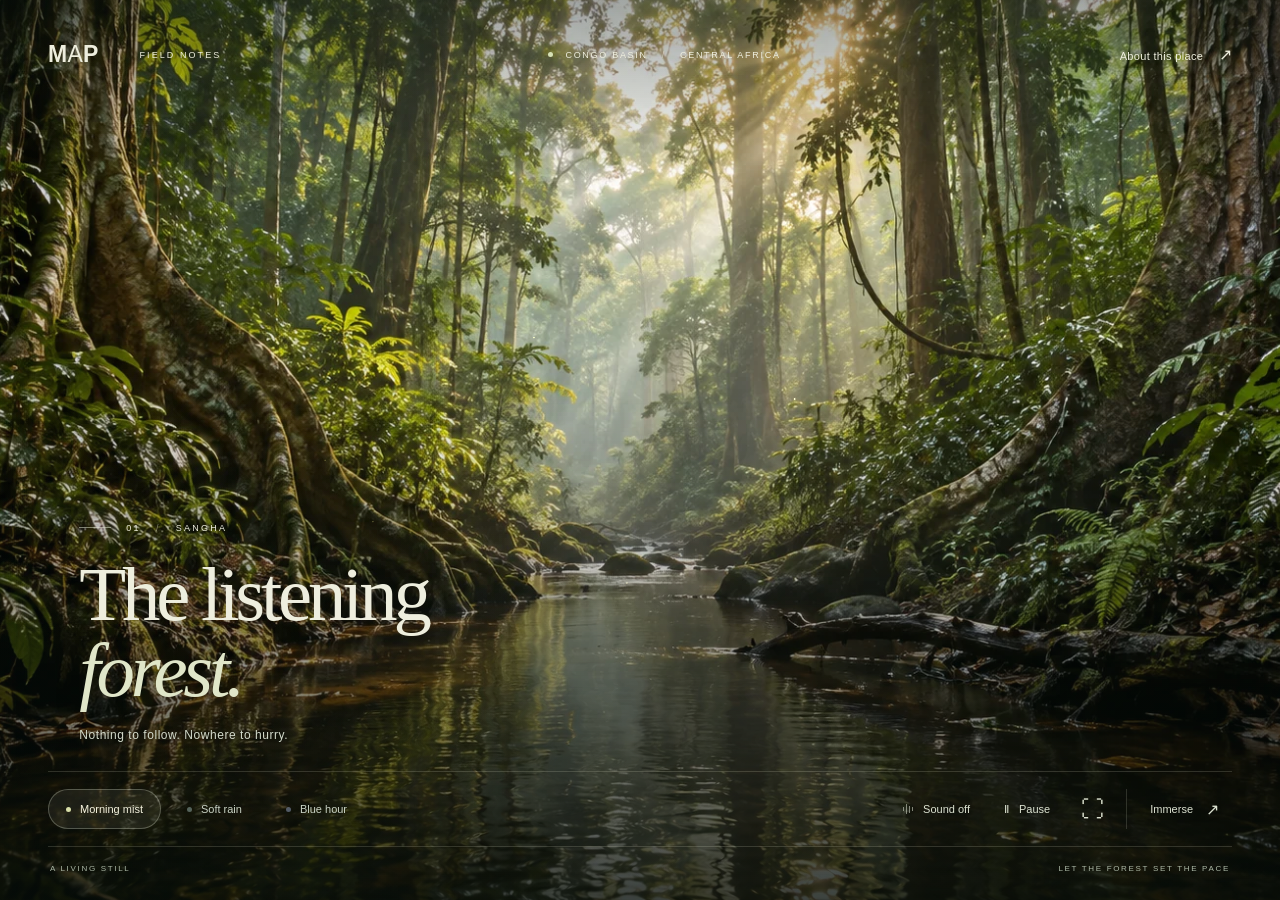
==== demos/dzanga-cinema/index.html @ 5d3cb8f6 "Add cinematic Congo Basin living forest scene" ====
<!doctype html>
<html lang="en">
<head>
  <meta charset="utf-8">
  <meta name="viewport" content="width=device-width, initial-scale=1">
  <meta name="theme-color" content="#101c15">
  <meta name="description" content="Stay awhile in an imagined Central African rainforest. A cinematic living scene of water, light and slow-moving mist.">
  <title>Dzanga — The listening forest · MAP</title>
  <link rel="icon" href="data:,">
  <link rel="stylesheet" href="style.css">
</head>
<body>
  <main id="forest" aria-label="An imagined Congo Basin rainforest, with a quiet stream, immense buttressed trees and morning light">
    <img id="plate" src="assets/sangha-forest.webp" srcset="assets/sangha-forest-small.webp 1008w, assets/sangha-forest.webp 1672w" sizes="(max-aspect-ratio: 16/9) 178vh, 100vw" alt="Sunlight falls between immense rainforest trees and vines onto a dark, gently flowing forest stream." fetchpriority="high">
    <canvas id="scene" aria-hidden="true"></canvas>
    <div class="edge-shade" aria-hidden="true"></div>
  </main>

  <div id="interface">
    <header class="masthead">
      <a class="wordmark" href="../../" aria-label="MAP home">M<span class="wordmark-a">A</span>P<span class="wordmark-caption">FIELD NOTES</span></a>
      <div class="place"><span class="place-dot"></span>CONGO BASIN <span class="place-divider">/</span> CENTRAL AFRICA</div>
      <button id="about-button" class="quiet-button" aria-haspopup="dialog">About this place <span aria-hidden="true">↗</span></button>
    </header>

    <section class="scene-title" aria-labelledby="title">
      <div class="eyebrow"><span class="fine-line"></span> 01 <span class="eyebrow-divider">/</span> SANGHA</div>
      <h1 id="title">The listening<br><em>forest.</em></h1>
      <p>Nothing to follow. Nowhere to hurry.</p>
    </section>

    <footer class="deck">
      <div class="atmospheres" role="group" aria-label="Forest atmosphere">
        <button class="atmosphere selected" data-mood="morning" aria-pressed="true"><span class="mood-dot"></span>Morning mist</button>
        <button class="atmosphere" data-mood="rain" aria-pressed="false"><span class="mood-dot"></span>Soft rain</button>
        <button class="atmosphere" data-mood="dusk" aria-pressed="false"><span class="mood-dot"></span>Blue hour</button>
      </div>
      <div class="view-controls" role="group" aria-label="Scene controls">
        <button id="sound-button" class="control" aria-pressed="false" title="Toggle sound (S)"><span class="sound-icon" aria-hidden="true"><i></i><i></i><i></i><i></i></span><span id="sound-label">Sound off</span></button>
        <button id="motion-button" class="control" aria-pressed="true" title="Pause motion (Space)"><span id="motion-icon" aria-hidden="true">Ⅱ</span><span id="motion-label">Pause</span></button>
        <button id="fullscreen-button" class="control icon-control" aria-label="Enter fullscreen" title="Fullscreen (F)"><span aria-hidden="true">⛶</span></button>
        <button id="immerse-button" class="control immerse" title="Hide controls (H)">Immerse <span aria-hidden="true">↗</span></button>
      </div>
    </footer>
    <div class="scene-meta"><span id="scene-state">A LIVING STILL</span><span>LET THE FOREST SET THE PACE</span></div>
  </div>

  <button id="return-button" hidden>Show controls <span aria-hidden="true">↙</span></button>
  <p id="status" class="sr-only" role="status" aria-live="polite"></p>

  <dialog id="about" aria-labelledby="about-title">
    <form method="dialog"><button class="close-button" aria-label="Close about">×</button></form>
    <p class="eyebrow">MAP / FOREST STUDIES / 01</p>
    <h2 id="about-title">A moment<br><em>under the canopy.</em></h2>
    <p>An imagined stream in the humid lowland forests of the Congo Basin, inspired by the Sangha region of Central Africa.</p>
    <p>The great trees hold still. Water, light and mist move at their own pace. Stay as long as you like.</p>
    <div class="about-note">Original AI-generated artwork, brought to life in your browser. Optional sound is synthesized ambience, not a field recording. This scene is a creative study, not a reconstruction of a specific place.</div>
    <div class="about-links"><a href="https://whc.unesco.org/en/list/1380/" target="_blank" rel="noopener noreferrer">Explore the Sangha landscape ↗</a><a href="https://github.com/PaulTiffany/MAP/tree/main/demos/dzanga-cinema" target="_blank" rel="noopener noreferrer">Scene notes & source ↗</a></div>
    <p class="keyboard-note">Space · pause &nbsp; S · sound &nbsp; H · immerse &nbsp; F · fullscreen<br>Reduced-motion preferences are respected.</p>
  </dialog>
  <noscript><p class="no-script">A quiet still. Enable JavaScript for motion and optional sound.</p></noscript>
  <script type="module" src="scene.js"></script>
</body>
</html>
---- demos/dzanga-cinema/style.css ----
:root { color-scheme: dark; --ivory: #eeeede; --muted: #c6cec0; --line: #e4e8d12b; }
* { box-sizing: border-box; }
[hidden] { display: none !important; }
html, body { margin: 0; width: 100%; height: 100%; overflow: hidden; background: #142017; }
body { color: var(--ivory); font-family: Arial, Helvetica, sans-serif; -webkit-font-smoothing: antialiased; }
button, a { -webkit-tap-highlight-color: transparent; }
button { font: inherit; color: inherit; cursor: pointer; }
button:focus-visible, a:focus-visible { outline: 2px solid #efefbc; outline-offset: 6px; border-radius: 3px; }
button:disabled { cursor: default; opacity: .45; }
a { color: inherit; text-decoration: none; }
a:hover { color: #fff; }
#forest, #plate, #scene, .edge-shade { position: fixed; inset: 0; width: 100%; height: 100%; }
#plate { display: block; object-fit: cover; object-position: 50% 50%; }
#scene { opacity: 0; transition: opacity 1.4s ease; }
#scene.ready { opacity: 1; }
.edge-shade { pointer-events: none; background: linear-gradient(180deg, #07140f60, transparent 20%, transparent 43%, #07140f36 64%, #050d09c7 100%), linear-gradient(90deg, #07100d24, transparent 45%); transition: opacity 1.2s; }
#interface { position: relative; width: 100%; height: 100%; transition: opacity .65s ease; }
.masthead { position: absolute; top: 35px; left: 48px; right: 48px; display: flex; align-items: center; justify-content: space-between; gap: 20px; }
.wordmark { display: flex; align-items: center; font-size: 23px; letter-spacing: .01em; font-weight: 600; }
.wordmark-a { font-weight: 400; }
.wordmark-caption { margin-left: 20px; padding-left: 20px; border-left: 1px solid #e4e8d153; font-size: 9px; font-weight: 400; letter-spacing: .23em; }
.place { font-size: 9px; font-weight: 500; letter-spacing: .19em; display: flex; align-items: center; gap: 12px; }
.place-dot { width: 5px; height: 5px; border-radius: 50%; background: #d7e2b6; box-shadow: 0 0 12px #d1e6ac50; }
.place-divider { opacity: .5; margin: 0 2px; }
.quiet-button { border: 0; background: none; padding: 10px 0 10px 12px; font-size: 11px; letter-spacing: .03em; }
.quiet-button span { margin-left: 12px; font-size: 16px; }
.scene-title { position: absolute; bottom: 155px; left: 6.2%; }
.eyebrow { display: flex; align-items: center; gap: 15px; font-size: 9px; letter-spacing: .25em; font-weight: 500; }
.fine-line { width: 32px; height: 1px; background: #e3e9d480; }
.eyebrow-divider { opacity: .45; }
h1 { margin: 24px 0 17px; font-family: Georgia, 'Times New Roman', serif; font-size: clamp(52px, 6vw, 100px); font-weight: 400; line-height: .99; letter-spacing: -.055em; text-shadow: 0 2px 30px #04120d30; }
h1 em, h2 em { font-weight: 400; color: #e0e6c9; }
.scene-title p { font-size: 12px; color: #d3dacb; letter-spacing: .045em; line-height: 1.6; margin: 0; }
.deck { position: absolute; bottom: 53px; left: 48px; right: 48px; display: flex; justify-content: space-between; gap: 20px; align-items: center; padding: 17px 0; border-top: 1px solid var(--line); border-bottom: 1px solid var(--line); }
.atmospheres, .view-controls { display: flex; align-items: center; gap: 8px; }
.atmosphere { display: flex; align-items: center; gap: 9px; min-height: 40px; border: 1px solid transparent; border-radius: 30px; background: transparent; color: #c9d2c4; padding: 0 17px; font-size: 11px; transition: background .3s, color .3s, border-color .3s; }
.atmosphere:hover { background: #dce5c911; color: white; }
.atmosphere.selected { background: #e0e7c414; border-color: #e3e9d448; color: #f5f3df; }
.mood-dot { display: block; width: 5px; height: 5px; border-radius: 50%; background: #d8dfa9; opacity: .45; }
[data-mood="rain"] .mood-dot { background: #a9c6c0; }
[data-mood="dusk"] .mood-dot { background: #a3b6d9; }
.selected .mood-dot { opacity: 1; }
.control { border: 0; background: none; height: 40px; padding: 0 13px; display: flex; align-items: center; justify-content: center; gap: 10px; color: #dce2d1; font-size: 11px; white-space: nowrap; }
.control:hover { color: white; background: #dce5c90c; border-radius: 25px; }
.icon-control { font-size: 23px; padding: 0 10px; }
.immerse { border-left: 1px solid var(--line); padding-left: 23px; margin-left: 4px; }
.immerse span { font-size: 16px; margin-left: 3px; }
.sound-icon { display: flex; align-items: center; gap: 2px; height: 13px; }
.sound-icon i { display: block; width: 1px; height: 4px; background: currentColor; }
.sound-icon i:nth-child(2) { height: 10px; }.sound-icon i:nth-child(3) { height: 7px; }
[aria-pressed="false"] .sound-icon { opacity: .55; }
.scene-meta { position: absolute; left: 50px; right: 50px; bottom: 27px; display: flex; justify-content: space-between; font-size: 8px; letter-spacing: .21em; color: #adb9a7; }
#return-button { position: fixed; right: 30px; bottom: 27px; padding: 14px 19px; border: 1px solid #ecf1d839; border-radius: 30px; color: #e4e8d9; background: #1020196b; backdrop-filter: blur(12px); font-size: 11px; }
#return-button span { padding-left: 9px; }
body.immersed #interface { opacity: 0; pointer-events: none; }
body.immersed .edge-shade { opacity: .2; }
dialog { width: min(530px, calc(100% - 32px)); max-height: calc(100dvh - 36px); padding: 44px; border: 1px solid #e0e7c433; background: #12231df5; color: var(--ivory); box-shadow: 0 24px 100px #0008; }
dialog::backdrop { background: #07140f70; backdrop-filter: blur(9px); }
.close-button { position: absolute; top: 14px; right: 16px; border: 0; background: none; padding: 3px 8px; font-size: 28px; font-weight: 300; }
h2 { margin: 26px 0 25px; font: 400 43px/1.08 Georgia, 'Times New Roman', serif; letter-spacing: -.04em; }
dialog p:not(.eyebrow) { font-size: 13px; line-height: 1.8; color: #d0d9c9; }
.about-note { margin-top: 24px; padding-top: 20px; border-top: 1px solid var(--line); font-size: 11px; color: #aebea9; line-height: 1.8; }
.about-links { display: flex; flex-direction: column; gap: 13px; margin: 25px 0; font-size: 11px; }
dialog .keyboard-note { font-size: 10px !important; color: #a0b09c !important; line-height: 1.9 !important; }
.sr-only { position: absolute; width: 1px; height: 1px; padding: 0; margin: -1px; overflow: hidden; clip-path: inset(50%); white-space: nowrap; border: 0; }
.no-script { position: fixed; top: 80px; left: 30px; background: #142017e6; padding: 12px; font-size: 12px; }
@media (min-width: 1700px) { .scene-title { bottom: 175px; } .masthead { top: 42px; } }
@media (max-width: 1000px) {
  .masthead, .deck { left: 28px; right: 28px; }.place { display: none; }
  .scene-title { left: 40px; bottom: 172px; } .control { padding: 0 9px; gap: 7px; }
  .atmosphere { padding: 0 12px; font-size: 10px; }.view-controls, .atmospheres { gap: 3px; }
  .scene-meta { left: 30px; right: 30px; }.immerse { padding-left: 15px; }
}
@media (max-width: 680px) {
  .masthead { top: max(22px, env(safe-area-inset-top)); left: 23px; right: 23px; }
  .wordmark { font-size: 21px; }.wordmark-caption { font-size: 8px; margin-left: 13px; padding-left: 13px; }
  .quiet-button { font-size: 10px; }.quiet-button span { margin-left: 5px; }
  .scene-title { left: 29px; bottom: 214px; } h1 { font-size: clamp(56px, 13vw, 80px); margin-top: 22px; }
  .scene-title p { font-size: 11px; }.eyebrow { font-size: 8px; }
  .deck { flex-direction: column; gap: 8px; left: 23px; right: 23px; bottom: max(44px, calc(env(safe-area-inset-bottom) + 24px)); padding: 12px 0 8px; }
  .atmospheres { justify-content: space-between; width: 100%; }.atmosphere { padding: 0 12px; min-height: 40px; font-size: 10px; }
  .view-controls { justify-content: space-between; width: 100%; gap: 0; }.control { padding: 0 13px; font-size: 10px; }
  .scene-meta { bottom: max(21px, env(safe-area-inset-bottom)); left: 25px; right: 25px; font-size: 7px; letter-spacing: .13em; }
  .scene-meta span:last-child { letter-spacing: .1em; }
  dialog { padding: 32px 27px; } h2 { font-size: 37px; }
}
@media (max-height: 570px) and (min-width: 681px) {
  .masthead { top: 16px; }.scene-title { bottom: 127px; } h1 { font-size: 47px; margin: 14px 0 10px; }
  .deck { bottom: 32px; padding: 9px 0; }.scene-meta { bottom: 12px; }
}
@media (max-height: 620px) and (max-width: 680px) {
  .scene-title { bottom: 184px; } h1 { font-size: 46px; margin: 14px 0 12px; }.scene-title p { display: none; }
}
@media (prefers-reduced-motion: reduce) { *, *::before, *::after { transition: none !important; } }
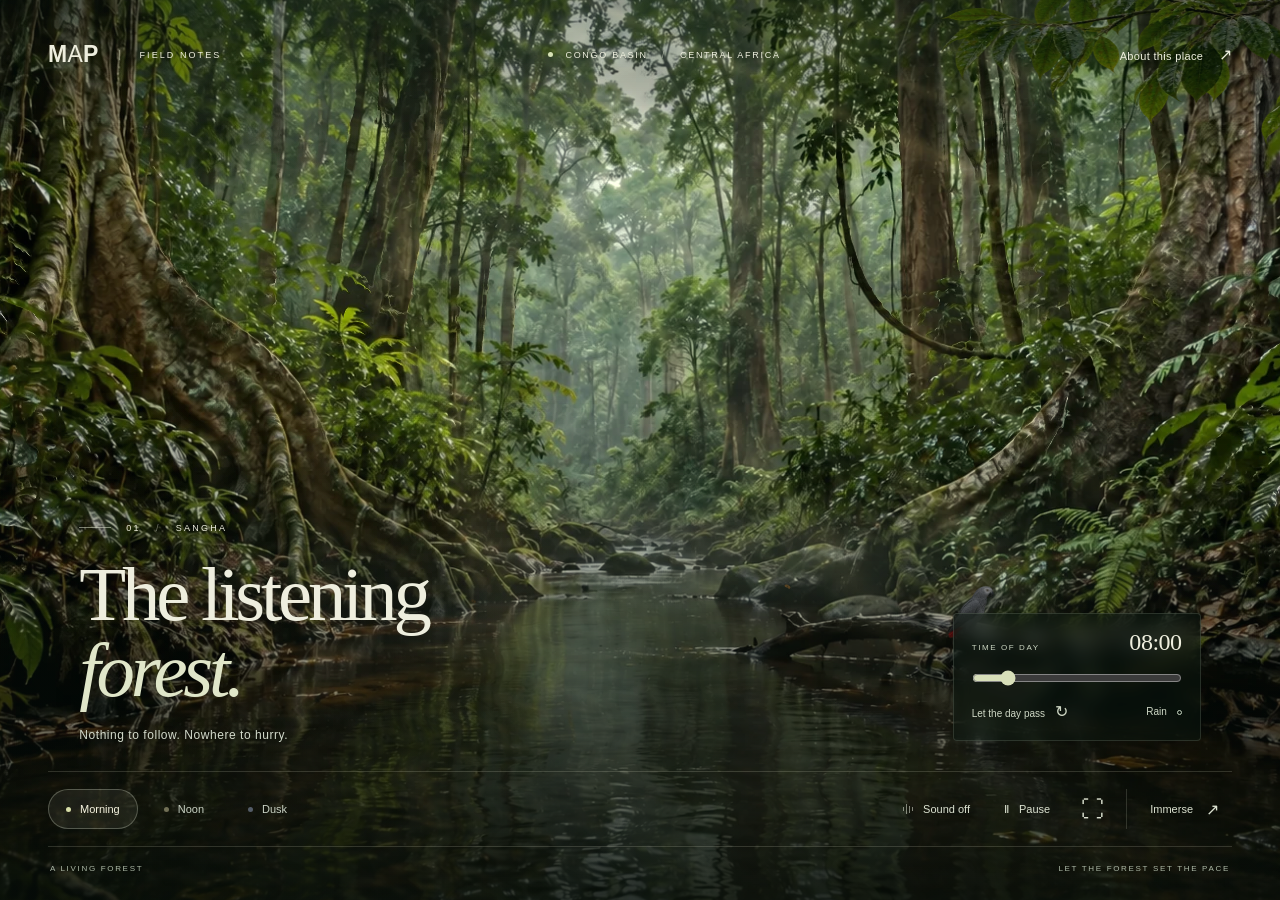
==== commit ae7e71de: "Build living forest engine with neutral daylight and scripted fauna" ====
--- a/demos/dzanga-cinema/index.html
+++ b/demos/dzanga-cinema/index.html
@@ -11,8 +11,9 @@
 </head>
 <body>
   <main id="forest" aria-label="An imagined Congo Basin rainforest, with a quiet stream, immense buttressed trees and morning light">
-    <img id="plate" src="assets/sangha-forest.webp" srcset="assets/sangha-forest-small.webp 1008w, assets/sangha-forest.webp 1672w" sizes="(max-aspect-ratio: 16/9) 178vh, 100vw" alt="Sunlight falls between immense rainforest trees and vines onto a dark, gently flowing forest stream." fetchpriority="high">
+    <img id="plate" src="assets/sangha-neutral.webp" srcset="assets/sangha-neutral-small.webp 1008w, assets/sangha-neutral.webp 1672w" sizes="(max-aspect-ratio: 16/9) 178vh, 100vw" alt="Soft forest light reveals immense rainforest trees and vines beside a dark, gently flowing stream." fetchpriority="high">
     <canvas id="scene" aria-hidden="true"></canvas>
+    <canvas id="fauna" aria-hidden="true"></canvas>
     <div class="edge-shade" aria-hidden="true"></div>
   </main>
 
@@ -29,11 +30,17 @@
       <p>Nothing to follow. Nowhere to hurry.</p>
     </section>
 
+    <section class="forest-clock" aria-label="Time and weather">
+      <div class="clock-heading"><label for="hour">TIME OF DAY</label><output id="hour-label" for="hour">08:00</output></div>
+      <input id="hour" type="range" min="6" max="19.5" step=".05" value="8" aria-label="Time of day" aria-valuetext="08:00">
+      <div class="clock-options"><button id="cycle-button" aria-pressed="false">Let the day pass <span aria-hidden="true">↻</span></button><button id="rain-button" aria-pressed="false">Rain <span class="rain-indicator" aria-hidden="true"></span></button></div>
+    </section>
+
     <footer class="deck">
-      <div class="atmospheres" role="group" aria-label="Forest atmosphere">
-        <button class="atmosphere selected" data-mood="morning" aria-pressed="true"><span class="mood-dot"></span>Morning mist</button>
-        <button class="atmosphere" data-mood="rain" aria-pressed="false"><span class="mood-dot"></span>Soft rain</button>
-        <button class="atmosphere" data-mood="dusk" aria-pressed="false"><span class="mood-dot"></span>Blue hour</button>
+      <div class="atmospheres" role="group" aria-label="Time of day presets">
+        <button class="atmosphere selected" data-hour="morning" aria-pressed="true"><span class="mood-dot"></span>Morning</button>
+        <button class="atmosphere" data-hour="noon" aria-pressed="false"><span class="mood-dot"></span>Noon</button>
+        <button class="atmosphere" data-hour="dusk" aria-pressed="false"><span class="mood-dot"></span>Dusk</button>
       </div>
       <div class="view-controls" role="group" aria-label="Scene controls">
         <button id="sound-button" class="control" aria-pressed="false" title="Toggle sound (S)"><span class="sound-icon" aria-hidden="true"><i></i><i></i><i></i><i></i></span><span id="sound-label">Sound off</span></button>
@@ -53,9 +60,11 @@
     <p class="eyebrow">MAP / FOREST STUDIES / 01</p>
     <h2 id="about-title">A moment<br><em>under the canopy.</em></h2>
     <p>An imagined stream in the humid lowland forests of the Congo Basin, inspired by the Sangha region of Central Africa.</p>
-    <p>The great trees hold still. Water, light and mist move at their own pace. Stay as long as you like.</p>
-    <div class="about-note">Original AI-generated artwork, brought to life in your browser. Optional sound is synthesized ambience, not a field recording. This scene is a creative study, not a reconstruction of a specific place.</div>
-    <div class="about-links"><a href="https://whc.unesco.org/en/list/1380/" target="_blank" rel="noopener noreferrer">Explore the Sangha landscape ↗</a><a href="https://github.com/PaulTiffany/MAP/tree/main/demos/dzanga-cinema" target="_blank" rel="noopener noreferrer">Scene notes & source ↗</a></div>
+    <p>Follow the light from morning to dusk. Wind moves through the canopy; ripples travel downstream; a grey parrot rests above the water. Other lives occasionally cross the clearing.</p>
+    <div class="about-note">Original generated artwork with layered animation and simulated lighting. Animal sounds are quiet synthesized approximations, not field recordings. This is a creative study, not a reconstruction of a specific place.</div>
+    <div class="about-links"><a class="methodology-link" href="methodology.html" target="_blank" rel="noopener">How this forest is built — methodology ↗</a><a href="https://whc.unesco.org/en/list/1380/" target="_blank" rel="noopener noreferrer">Explore the Sangha landscape ↗</a><a href="https://github.com/PaulTiffany/MAP/tree/main/demos/dzanga-cinema" target="_blank" rel="noopener noreferrer">Scene notes & source ↗</a></div>
+    <label class="volume-control" for="volume">Sound level <input id="volume" type="range" min="0" max="100" value="45"><output id="volume-label" for="volume">45%</output></label>
+    <details class="performance-notes"><summary>Rendering details</summary><p id="performance-readout">Collecting frame timings…</p><p>One shared scene clock; adaptive resolution; sound only when enabled. The daylight model is an artistic approximation, not ray tracing. Pause holds the entire visual scene.</p></details>
     <p class="keyboard-note">Space · pause &nbsp; S · sound &nbsp; H · immerse &nbsp; F · fullscreen<br>Reduced-motion preferences are respected.</p>
   </dialog>
   <noscript><p class="no-script">A quiet still. Enable JavaScript for motion and optional sound.</p></noscript>
--- a/demos/dzanga-cinema/style.css
+++ b/demos/dzanga-cinema/style.css
@@ -9,7 +9,8 @@
 button:disabled { cursor: default; opacity: .45; }
 a { color: inherit; text-decoration: none; }
 a:hover { color: #fff; }
-#forest, #plate, #scene, .edge-shade { position: fixed; inset: 0; width: 100%; height: 100%; }
+#forest, #plate, #scene, #fauna, .edge-shade { position: fixed; inset: 0; width: 100%; height: 100%; }
+#fauna { pointer-events: none; }
 #plate { display: block; object-fit: cover; object-position: 50% 50%; }
 #scene { opacity: 0; transition: opacity 1.4s ease; }
 #scene.ready { opacity: 1; }
@@ -39,6 +40,24 @@
 .mood-dot { display: block; width: 5px; height: 5px; border-radius: 50%; background: #d8dfa9; opacity: .45; }
 [data-mood="rain"] .mood-dot { background: #a9c6c0; }
 [data-mood="dusk"] .mood-dot { background: #a3b6d9; }
+[data-hour="dusk"] .mood-dot { background: #a3b6d9; }
+[data-hour="noon"] .mood-dot { background: #e2dcaf; }
+.forest-clock { position: absolute; right: 6.2%; bottom: 159px; width: 248px; padding: 15px 18px 11px; background: #0a1b1266; backdrop-filter: blur(9px); border: 1px solid #e4e8d124; border-radius: 4px; }
+.clock-heading { display: flex; justify-content: space-between; align-items: baseline; }
+.clock-heading label { font-size: 8px; letter-spacing: .20em; color: #ccd6c2; }
+.clock-heading output { font: 400 24px Georgia,serif; font-variant-numeric: tabular-nums; letter-spacing: -.02em; }
+.forest-clock input { display: block; width: 100%; height: 24px; margin: 10px 0 4px; accent-color: #d8dfb9; cursor: pointer; }
+.clock-options { display: flex; justify-content: space-between; gap: 10px; }
+.clock-options button { min-height: 35px; border: 0; padding: 0; background: none; color: #d0d9c6; font-size: 10px; }
+.clock-options button[aria-pressed="true"] { color: #f6f8df; }
+#cycle-button span { margin-left: 7px; font-size: 16px; }
+.rain-indicator { display: inline-block; width: 5px; height: 5px; margin-left: 7px; border: 1px solid #c7d5c1; border-radius: 50%; }
+[aria-pressed="true"] .rain-indicator { background: #dfe9d2; }
+.methodology-link { color: #e2ebbb; font-weight: 600; }
+.volume-control { display: flex; align-items: center; gap: 12px; font-size: 11px; color: #c1ceb7; }
+.volume-control input { min-width: 60px; flex: 1; accent-color: #d8dfb9; }.volume-control output { min-width: 30px; }
+.performance-notes { margin-top: 24px; border-top: 1px solid var(--line); padding-top: 17px; font-size: 10px; color: #b4c4ab; }
+.performance-notes summary { cursor: pointer; }.performance-notes p { font-size: 10px !important; }
 .selected .mood-dot { opacity: 1; }
 .control { border: 0; background: none; height: 40px; padding: 0 13px; display: flex; align-items: center; justify-content: center; gap: 10px; color: #dce2d1; font-size: 11px; white-space: nowrap; }
 .control:hover { color: white; background: #dce5c90c; border-radius: 25px; }
@@ -76,6 +95,9 @@
   .wordmark { font-size: 21px; }.wordmark-caption { font-size: 8px; margin-left: 13px; padding-left: 13px; }
   .quiet-button { font-size: 10px; }.quiet-button span { margin-left: 5px; }
   .scene-title { left: 29px; bottom: 214px; } h1 { font-size: clamp(56px, 13vw, 80px); margin-top: 22px; }
+  .scene-title { bottom: 325px; } h1 { font-size: clamp(47px, 11vw, 68px); }
+  .forest-clock { bottom: 187px; left: 27px; right: 27px; width: auto; padding: 10px 15px 4px; }
+  .clock-heading output { font-size: 22px; }.forest-clock input { margin-top: 4px; }
   .scene-title p { font-size: 11px; }.eyebrow { font-size: 8px; }
   .deck { flex-direction: column; gap: 8px; left: 23px; right: 23px; bottom: max(44px, calc(env(safe-area-inset-bottom) + 24px)); padding: 12px 0 8px; }
   .atmospheres { justify-content: space-between; width: 100%; }.atmosphere { padding: 0 12px; min-height: 40px; font-size: 10px; }
@@ -87,8 +109,19 @@
 @media (max-height: 570px) and (min-width: 681px) {
   .masthead { top: 16px; }.scene-title { bottom: 127px; } h1 { font-size: 47px; margin: 14px 0 10px; }
   .deck { bottom: 32px; padding: 9px 0; }.scene-meta { bottom: 12px; }
+  .forest-clock { bottom: 117px; right: 30px; width: 228px; padding: 9px 15px 4px; }
 }
 @media (max-height: 620px) and (max-width: 680px) {
-  .scene-title { bottom: 184px; } h1 { font-size: 46px; margin: 14px 0 12px; }.scene-title p { display: none; }
+  .scene-title { bottom: 308px; } h1 { font-size: 39px; margin: 11px 0 9px; }.scene-title p { display: none; }
+  .forest-clock { bottom: 185px; }
 }
 @media (prefers-reduced-motion: reduce) { *, *::before, *::after { transition: none !important; } }
+@media (max-height: 620px) and (min-width: 540px) and (max-width: 680px) {
+  .masthead { top: 17px; }.scene-title { bottom: 127px; left: 28px; }
+  h1 { font-size: 43px; margin: 15px 0 11px; }.scene-title p { display: none; }
+  .forest-clock { left: auto; right: 26px; bottom: 119px; width: 212px; padding: 9px 13px 4px; }
+  .deck { flex-direction: row; bottom: 32px; padding: 8px 0; gap: 9px; }
+  .atmospheres,.view-controls { width: auto; }.atmosphere { padding: 0 9px; font-size: 9px; }
+  .control { padding: 0 8px; font-size: 9px; gap: 6px; }.immerse { padding-left: 10px; }
+  .scene-meta { bottom: 12px; }
+}
